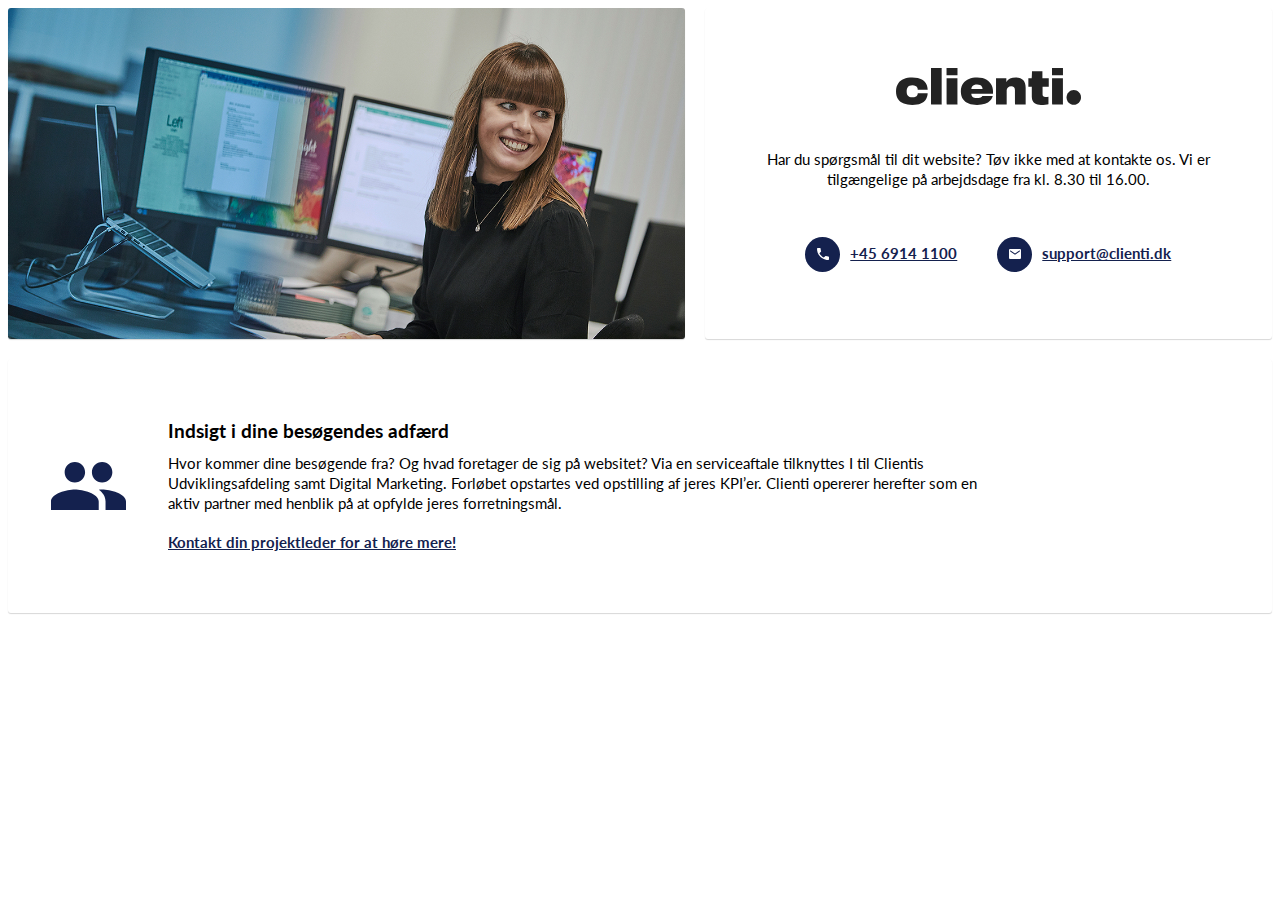
==== index.html @ 621a5ee3 "Renames main file" ====
﻿<!DOCTYPE html>
<html lang="da-DK">
<head>
    <link rel="preconnect" href="https://fonts.gstatic.com">
    <meta charset="UTF-8">
    <meta name="viewport" content="width=device-width, initial-scale=1.0">
    <title>Clienti Umbraco Website dashboard</title>
    <link href="https://fonts.googleapis.com/css2?family=Lato:wght@400;700;900&display=swap" rel="stylesheet"> 
    <link rel="stylesheet" href="dashboard.css" />
</head>
<body>
    <div class="clienti-dashboard">
        <div class="clienti-dashboard__row">
            <div class="clienti-dashboard__col clienti-dashboard__col--bg" style="background-image: url('/dashboard.jpg')"></div>
            <div class="clienti-dashboard__col clienti-dashboard__col--text">
                <div class="clienti-dashboard__text">
                    <div class="clienti-dashboard__text-row">
                        <img src="/clienti.svg" class="clienti-dashboard__logo" alt="Clienti"/>
                    </div>
                    <div class="clienti-dashboard__text-row">
                        <p class="clienti-dashboard__desc">
                            Har du spørgsmål til dit website? Tøv ikke med at kontakte os.
                            Vi er tilgængelige på arbejdsdage fra kl. 8.30 til 16.00.
                        </p>
                    </div>
                    <div class="clienti-dashboard__text-row">
                        <div class="clienti-dashboard__cta-row">
                            <div class="clienti-dashboard__cta">
                                <div class="clienti-dashboard__cta-icon-wrap">
                                    <img src="/icon-phone.svg" class="clienti-dashboard__cta-icon" alt=""/>
                                </div>
                                <div class="clienti-dashboard__cta-link-wrap">
                                    <a href="tel:+45 6914 1100" class="clienti-dashboard__cta-link">+45 6914 1100</a>
                                </div>
                            </div>
                            <div class="clienti-dashboard__cta">
                                <div class="clienti-dashboard__cta-icon-wrap">
                                    <img src="/icon-mail.svg" class="clienti-dashboard__cta-icon" alt=""/>
                                </div>
                                <div class="clienti-dashboard__cta-link-wrap">
                                    <a href="mailto:support@clienti.dk" class="clienti-dashboard__cta-link">support@clienti.dk</a>
                                </div>
                            </div>
                        </div>
                    </div>
                </div>
            </div>
        </div>
        <div class="clienti-dashboard__row">
            <div class="clienti-dashboard__col clienti-dashboard__col--extra">
                <div class="clienti-dashboard__extra-col">
                    <img src="/icon-people.svg" class="clienti-dashboard__extra-icon" alt=""/>
                </div>
                <div class="clienti-dashboard__extra-col">
                    <h3 class="clienti-dashboard__extra-headline">Indsigt i dine besøgendes adfærd</h3>
                    <p class="clienti-dashboard__extra-desc">
                        Hvor kommer dine besøgende fra? Og hvad foretager de sig på websitet? 
                        Via en serviceaftale tilknyttes I til Clientis Udviklingsafdeling samt Digital Marketing. 
                        Forløbet opstartes ved opstilling af jeres KPI’er.
                        Clienti opererer herefter som en aktiv partner med henblik på at opfylde jeres forretningsmål.
                    </p>
                    <a href="https://clienti.dk/kontakt" target="_blank" class="clienti-dashboard__extra-link">Kontakt din projektleder for at høre mere!</a>
                </div>
            </div>
        </div>
    </div>
</body>
</html>
---- dashboard.css ----
.clienti-dashboard {
    display: -webkit-box;
    display: -ms-flexbox;
    display: flex;
    -webkit-box-orient: vertical;
    -webkit-box-direction: normal;
    -ms-flex-direction: column;
    flex-direction: column;
    font-size: calc(12px + .25vw);
    line-height: 1.3;
font-family:'Lato', 'Helvetica Neue', Helvetica, Arial, sans-serif;
}

.clienti-dashboard *, .clienti-dashboard *:before, .clienti-dashboard *:after {
    -webkit-box-sizing: border-box;
    box-sizing: border-box;
}

.clienti-dashboard a {
    font-weight: bold;
    color: #14214E;
}

.clienti-dashboard a:focus, .clienti-dashboard a:hover {
    color: #2152a3;
    text-decoration: none;
}

.clienti-dashboard__row {
    display: -webkit-box;
    display: -ms-flexbox;
    display: flex;
    padding: 10px 0;
}

.clienti-dashboard__row:first-child {
    padding-top: 0;
}

.clienti-dashboard__row:last-child {
    padding-bottom: 0;
}

.clienti-dashboard__col {
    display: -webkit-box;
    display: -ms-flexbox;
    display: flex;
    -webkit-box-pack: center;
    -ms-flex-pack: center;
    justify-content: center;
    -webkit-box-align: center;
    -ms-flex-align: center;
    align-items: center;
    border-radius: 3px;
    background-color: white;
    -webkit-box-shadow: 0 1px 1px 0 rgba(0,0,0,.16);
    box-shadow: 0 1px 1px 0 rgba(0,0,0,.16);
}

.clienti-dashboard__col--bg {
    -webkit-box-flex: 1;
    -ms-flex: 1;
    flex: 1;
    background-repeat: no-repeat;
    background-position: top right;
    background-size: cover;
}

.clienti-dashboard__col--bg:before {
    content: "";
    display: block;
    padding-top: 45%;
}

.clienti-dashboard__col--text {
    -webkit-box-flex: .75;
    -ms-flex: .75;
    flex: .75;
    margin: 0 0 0 20px;
    padding: 60px 30px;
}

.clienti-dashboard__col--extra {
    width: 100%;
    -webkit-box-pack: start;
    -ms-flex-pack: start;
    justify-content: flex-start;
    padding: 60px 30px;
}

.clienti-dashboard__text {
    display: -webkit-box;
    display: -ms-flexbox;
    display: flex;
    -webkit-box-orient: vertical;
    -webkit-box-direction: normal;
    -ms-flex-direction: column;
    flex-direction: column;
    text-align: center;
    width: 100%;
}

.clienti-dashboard__text-row {
    padding: 20px 0;
}

.clienti-dashboard__text-row:first-child {
    padding-top: 0;
}

.clienti-dashboard__text-row:last-child {
    padding-bottom: 0;
}

.clienti-dashboard__logo {
    height: 37px;
    width: 185px;
}

.clienti-dashboard__desc {
    margin: 0;
    padding: 0;
}

.clienti-dashboard__cta-row {
    display: -webkit-box;
    display: -ms-flexbox;
    display: flex;
    -webkit-box-pack: center;
    -ms-flex-pack: center;
    justify-content: center;
}

.clienti-dashboard__cta {
    display: -webkit-box;
    display: -ms-flexbox;
    display: flex;
    -ms-flex-negative: 0;
    flex-shrink: 0;
    -webkit-box-pack: center;
    -ms-flex-pack: center;
    justify-content: center;
    -webkit-box-align: center;
    -ms-flex-align: center;
    align-items: center;
    padding: 7.5px 20px;
}

.clienti-dashboard__cta-icon-wrap {
    display: -webkit-box;
    display: -ms-flexbox;
    display: flex;
    -webkit-box-align: center;
    -ms-flex-align: center;
    align-items: center;
    -webkit-box-pack: center;
    -ms-flex-pack: center;
    justify-content: center;
    background-color: #14214E;
    border-radius: 50%;
    width: 35px;
    height: 35px;
}

.clienti-dashboard__cta-icon {
    max-width: 35%;
    max-height: 35%;
}

.clienti-dashboard__cta-link-wrap {
    margin-left: 10px;
}

.clienti-dashboard__cta-link {
}

.clienti-dashboard__extra-col {
}

.clienti-dashboard__extra-col:first-child {
    display: -webkit-box;
    display: -ms-flexbox;
    display: flex;
    -ms-flex-negative: 0;
    flex-shrink: 0;
    -webkit-box-pack: center;
    -ms-flex-pack: center;
    justify-content: center;
    -webkit-box-align: center;
    -ms-flex-align: center;
    align-items: center;
    width: 100px;
    margin: 0 30px 0 0;
}

.clienti-dashboard__extra-col:last-child {
    display: -webkit-box;
    display: -ms-flexbox;
    display: flex;
    -webkit-box-orient: vertical;
    -webkit-box-direction: normal;
    -ms-flex-direction: column;
    flex-direction: column;
    max-width: 70%;
}

.clienti-dashboard__extra-icon {
    width: 75%;
    max-height: 100%;
}

.clienti-dashboard__extra-headline {
    margin: 0;
    padding: 0;
    font-size: calc(16px + .25vw);
    font-weight: bold;
}

.clienti-dashboard__extra-desc {
    margin: 0;
    padding: 10px 0;
}

.clienti-dashboard__extra-link {
    margin-top: 10px;
}

@media (max-width: 768px) {

    .clienti-dashboard__row {
        -webkit-box-orient: vertical;
        -webkit-box-direction: normal;
        -ms-flex-direction: column;
        flex-direction: column;
        text-align: center;
    }

    .clienti-dashboard__col--extra {
        -webkit-box-orient: vertical;
        -webkit-box-direction: normal;
        -ms-flex-direction: column;
        flex-direction: column;
    }

    .clienti-dashboard__extra-col:first-child {
        margin: 0 0 30px;
    }

    .clienti-dashboard__extra-col:last-child {
        max-width: none;
    }

    .clienti-dashboard__cta-row {
        -webkit-box-orient: vertical;
        -webkit-box-direction: normal;
        -ms-flex-direction: column;
        flex-direction: column;
    }

    .clienti-dashboard__col,
    .clienti-dashboard__col {
        width: 100%;
    }

    .clienti-dashboard__col--text {
        margin: 20px 0 0;
        padding: 40px 20px;
    }

    .clienti-dashboard__text {
    }

    .clienti-dashboard__text-row {
        padding: 15px 0;
    }

    .clienti-dashboard__logo {
        height: 28px;
        width: 145px;
    }

}
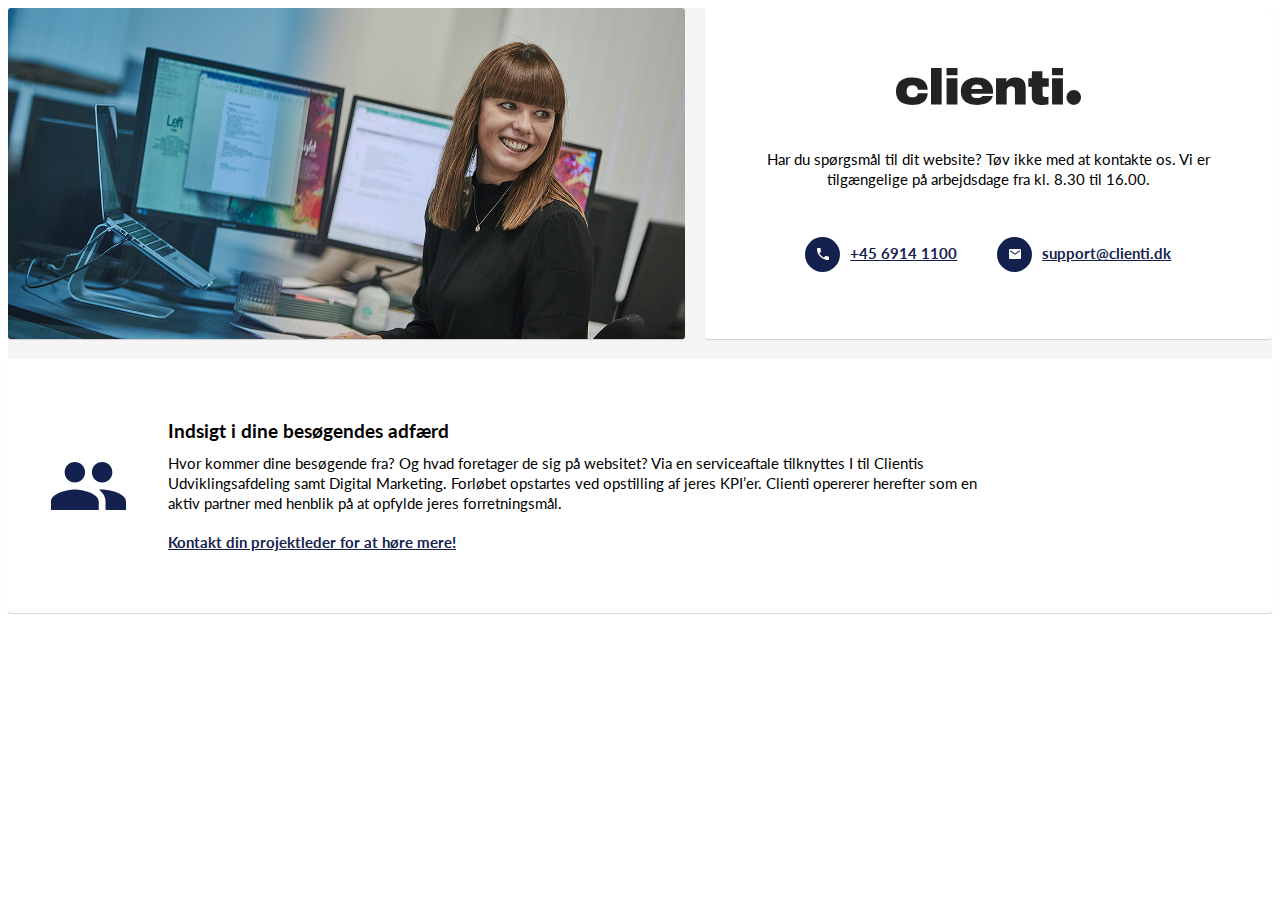
==== commit dc4c0165: "Increase version of css" ====
--- a/index.html
+++ b/index.html
@@ -2,11 +2,12 @@
 <html lang="da-DK">
 <head>
     <link rel="preconnect" href="https://fonts.gstatic.com">
+    <meta name="robots" content="noindex, nofollow">
     <meta charset="UTF-8">
     <meta name="viewport" content="width=device-width, initial-scale=1.0">
     <title>Clienti Umbraco Website dashboard</title>
     <link href="https://fonts.googleapis.com/css2?family=Lato:wght@400;700;900&display=swap" rel="stylesheet"> 
-    <link rel="stylesheet" href="dashboard.css" />
+    <link rel="stylesheet" href="dashboard.css?v=1" />
 </head>
 <body>
     <div class="clienti-dashboard">
--- a/dashboard.css
+++ b/dashboard.css
@@ -9,6 +9,7 @@
     font-size: calc(12px + .25vw);
     line-height: 1.3;
 font-family:'Lato', 'Helvetica Neue', Helvetica, Arial, sans-serif;
+background-color:#f6f4f4;
 }
 
 .clienti-dashboard *, .clienti-dashboard *:before, .clienti-dashboard *:after {
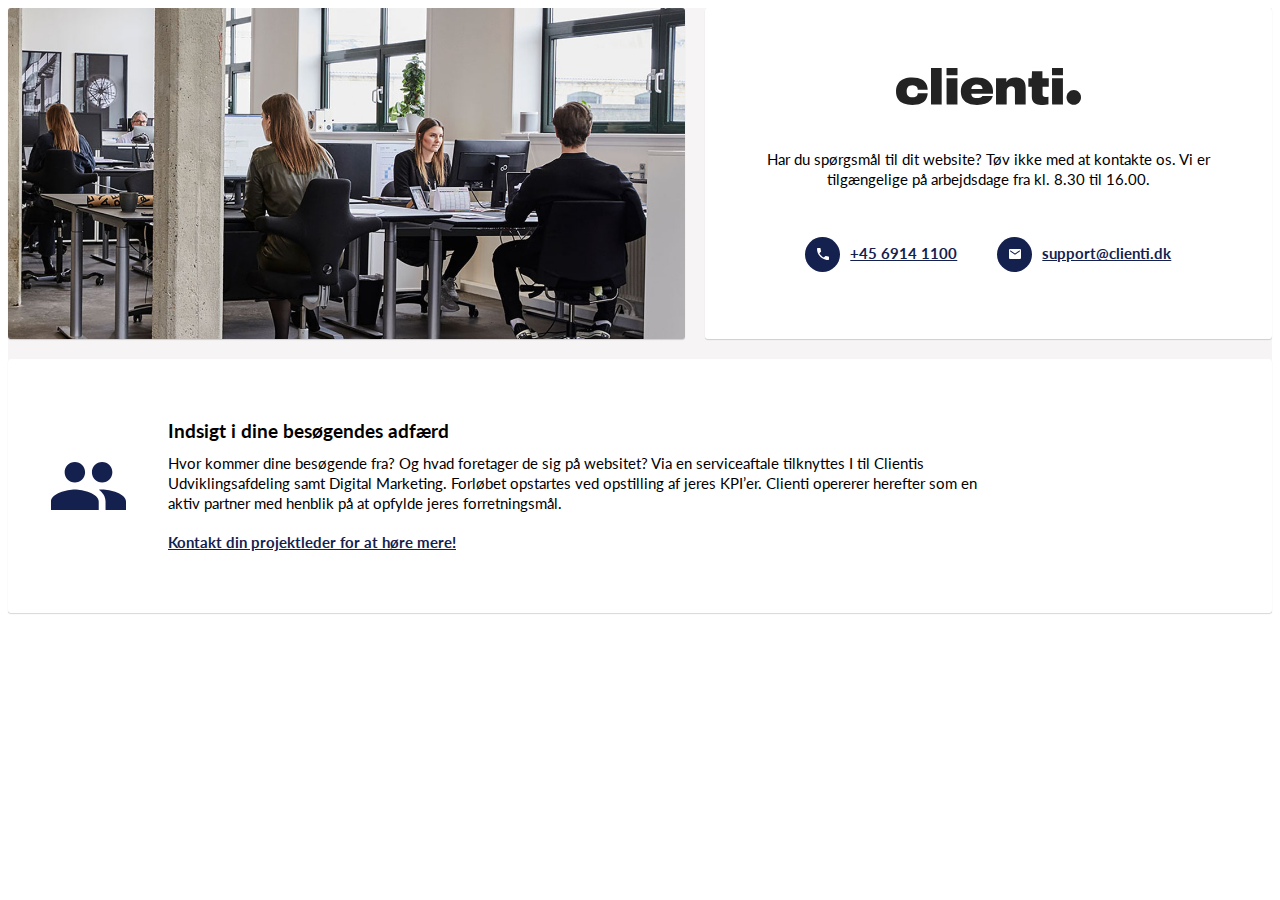
==== commit 1fec81c8: "Renames test dashboard and updates dashboard template" ====
--- a/index.html
+++ b/index.html
@@ -12,7 +12,7 @@
 <body>
     <div class="clienti-dashboard">
         <div class="clienti-dashboard__row">
-            <div class="clienti-dashboard__col clienti-dashboard__col--bg" style="background-image: url('/dashboard.jpg')"></div>
+            <div class="clienti-dashboard__col clienti-dashboard__col--bg" style="background-image: url('/dashboard.jpg?v=1')"></div>
             <div class="clienti-dashboard__col clienti-dashboard__col--text">
                 <div class="clienti-dashboard__text">
                     <div class="clienti-dashboard__text-row">
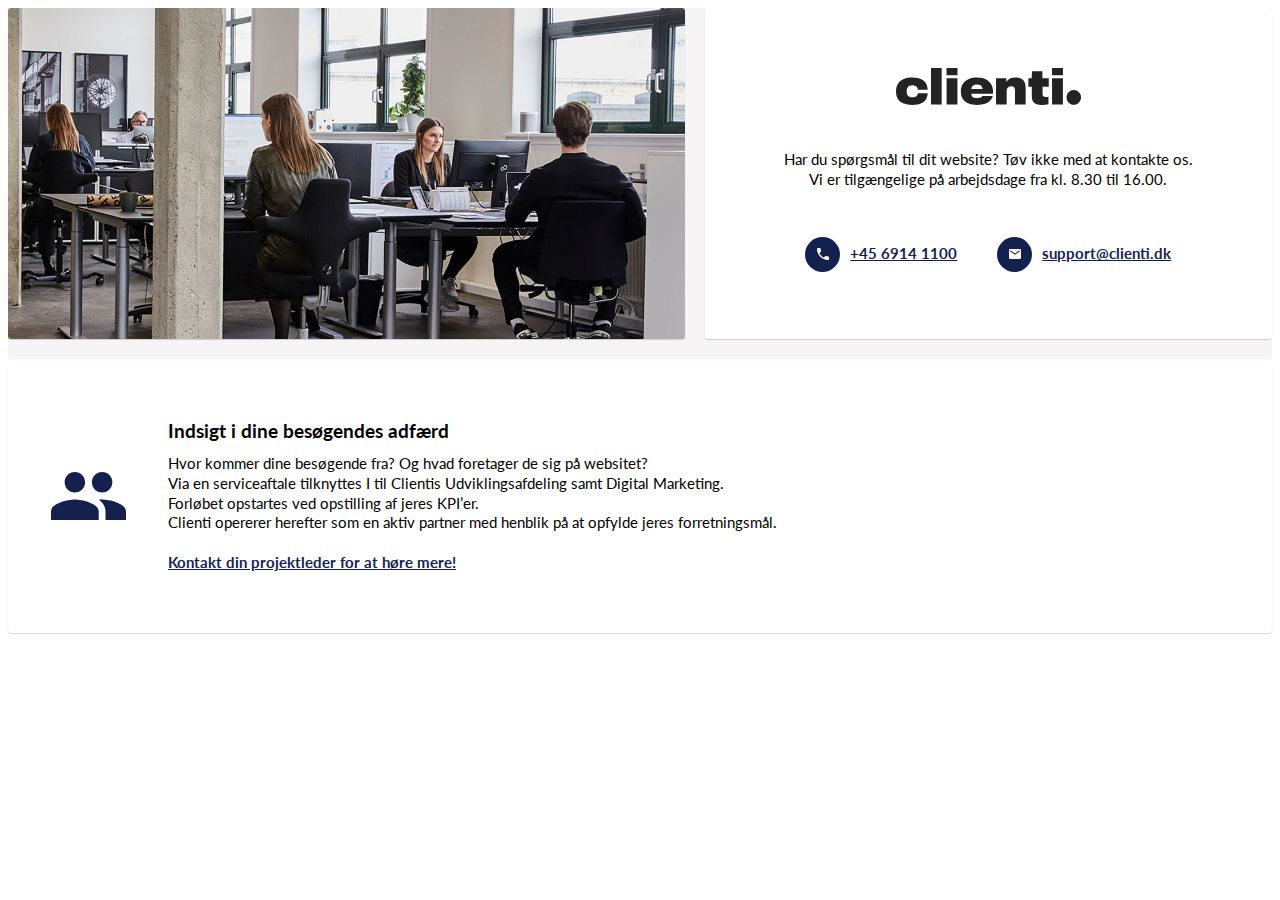
==== commit d0ed0428: "Adds some manual breaks for better legibility" ====
--- a/index.html
+++ b/index.html
@@ -20,7 +20,7 @@
                     </div>
                     <div class="clienti-dashboard__text-row">
                         <p class="clienti-dashboard__desc">
-                            Har du spørgsmål til dit website? Tøv ikke med at kontakte os.
+                            Har du spørgsmål til dit website? Tøv ikke med at kontakte os.<br/>
                             Vi er tilgængelige på arbejdsdage fra kl. 8.30 til 16.00.
                         </p>
                     </div>
@@ -55,9 +55,9 @@
                 <div class="clienti-dashboard__extra-col">
                     <h3 class="clienti-dashboard__extra-headline">Indsigt i dine besøgendes adfærd</h3>
                     <p class="clienti-dashboard__extra-desc">
-                        Hvor kommer dine besøgende fra? Og hvad foretager de sig på websitet? 
-                        Via en serviceaftale tilknyttes I til Clientis Udviklingsafdeling samt Digital Marketing. 
-                        Forløbet opstartes ved opstilling af jeres KPI’er.
+                        Hvor kommer dine besøgende fra? Og hvad foretager de sig på websitet?<br/> 
+                        Via en serviceaftale tilknyttes I til Clientis Udviklingsafdeling samt Digital Marketing.<br/>
+                        Forløbet opstartes ved opstilling af jeres KPI’er.<br/>
                         Clienti opererer herefter som en aktiv partner med henblik på at opfylde jeres forretningsmål.
                     </p>
                     <a href="https://clienti.dk/kontakt" target="_blank" class="clienti-dashboard__extra-link">Kontakt din projektleder for at høre mere!</a>
